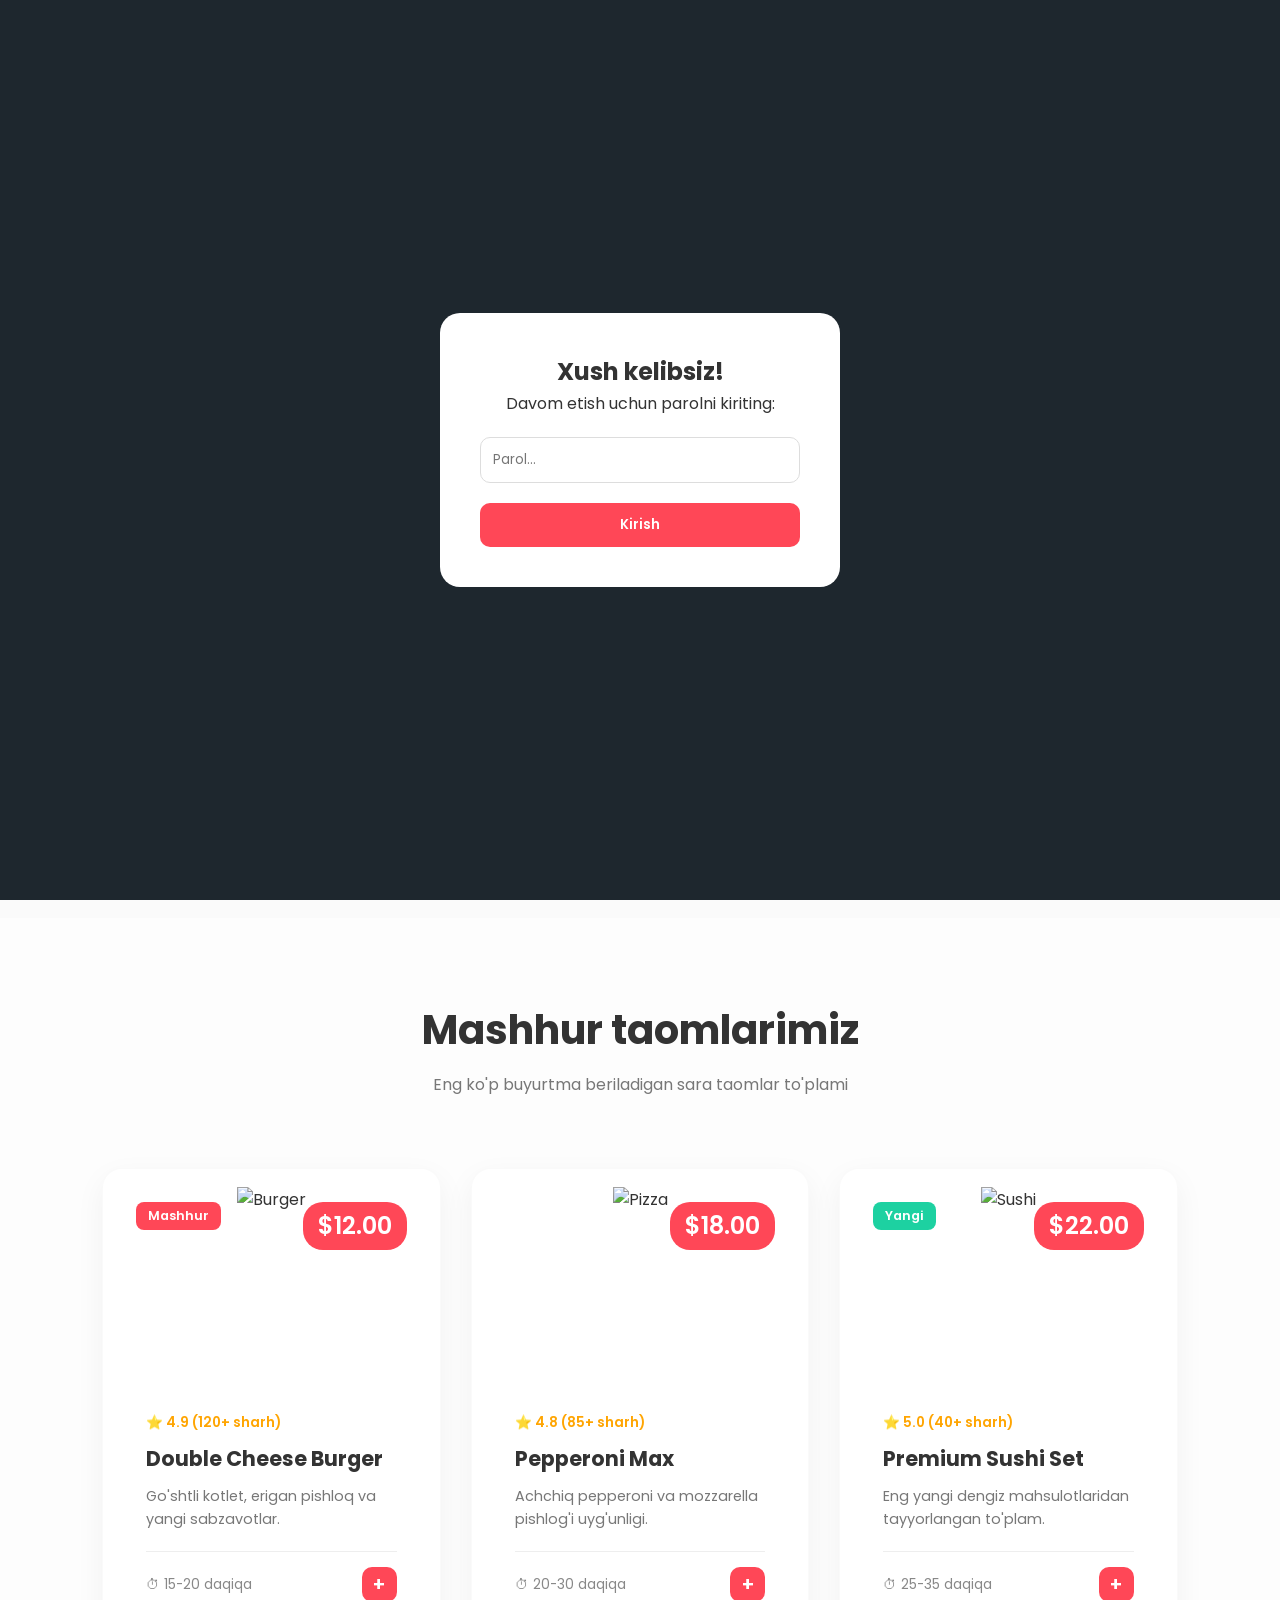
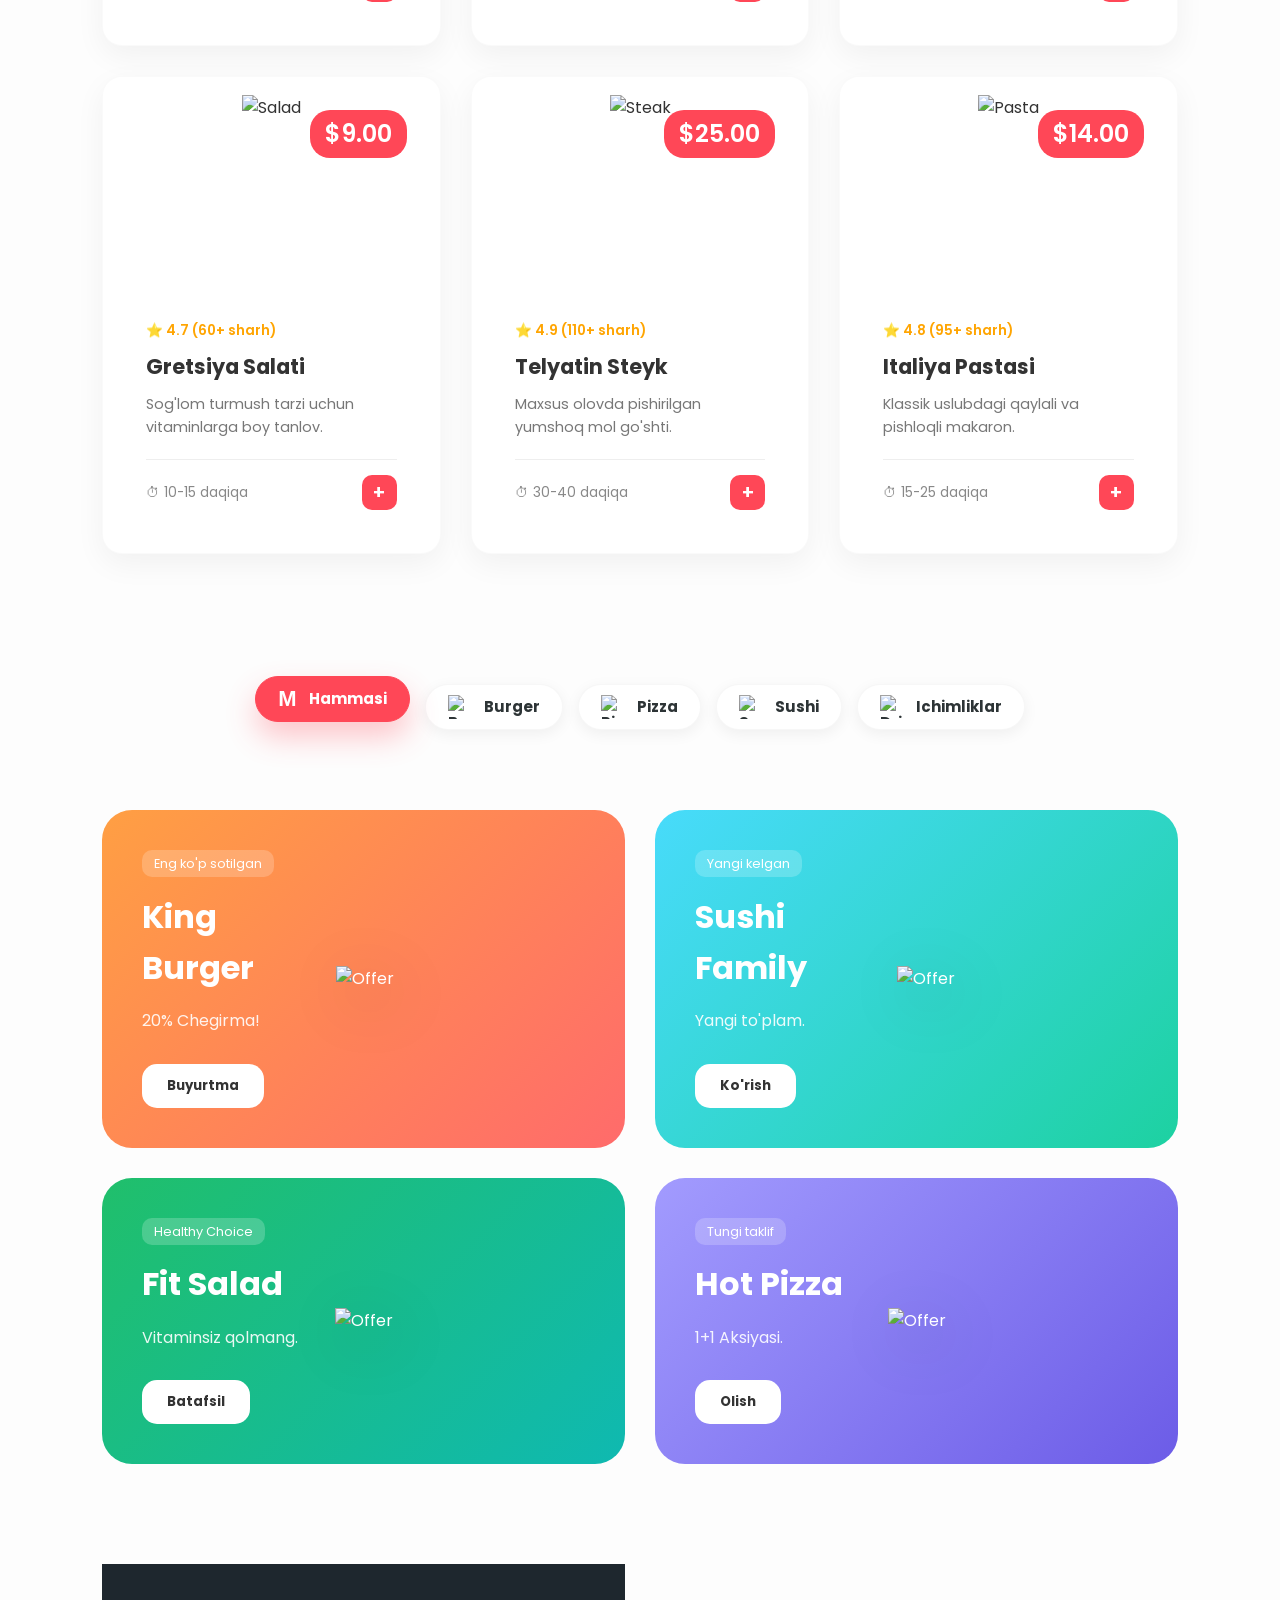
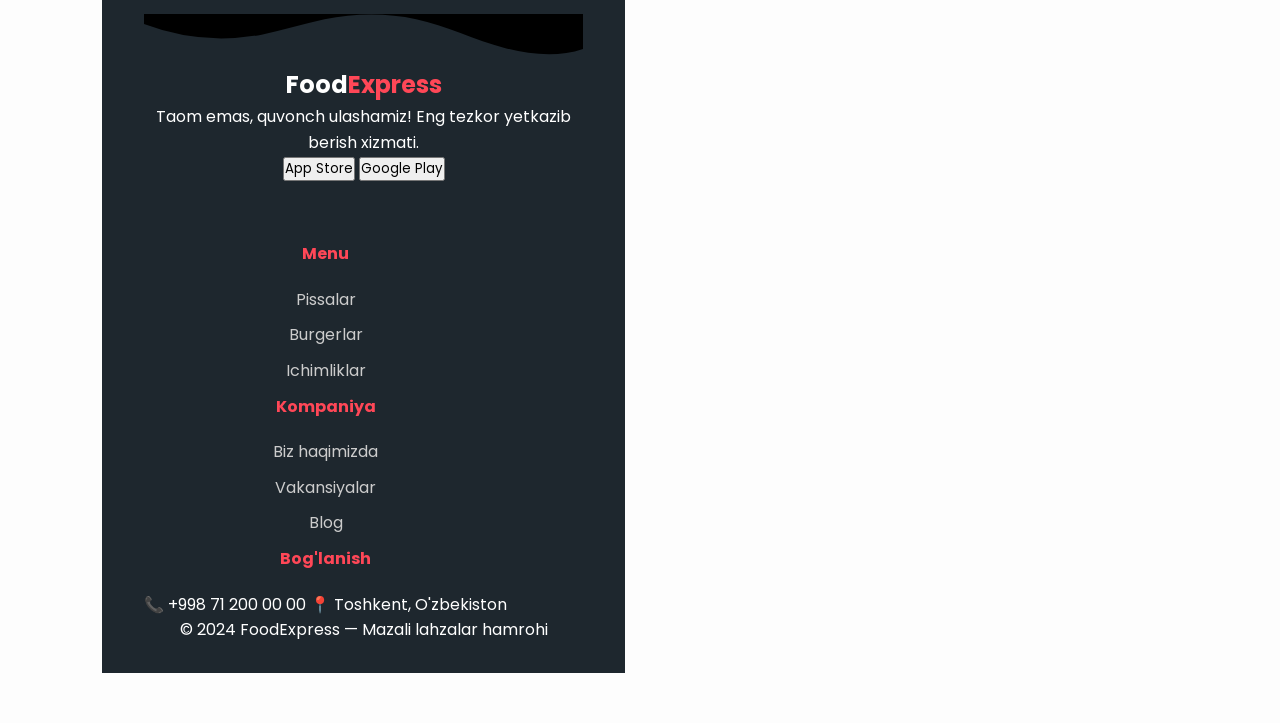
==== index.html @ 81dd61bf "food delivery" ====
<!DOCTYPE html>
<html lang="uz">

<head>
    <meta charset="UTF-8">
    <meta name="viewport" content="width=device-width, initial-scale=1.0">
    <title>Food Delivery - Mazali Taomlar</title>
    <link rel="stylesheet" href="main.css">
    <link href="https://fonts.googleapis.com/css2?family=Poppins:wght@300;400;600;700&display=swap" rel="stylesheet">
</head>

<body>
    <div id="password-overlay">
        <div class="password-box">
            <h2>Xush kelibsiz!</h2>
            <p>Davom etish uchun parolni kiriting:</p>
            <input type="password" id="site-password" placeholder="Parol...">
            <button onclick="checkPassword()">Kirish</button>
            <p id="error-msg" style="color: #ff4757; display: none; margin-top: 10px;">Parol noto'g'ri!</p>
        </div>
    </div>
    <div class="container">
        <header>
            <nav class="navbar">
                <div class="logo">Food<span>Express</span></div>
                <ul class="nav-links">
                    <li><a href="#">Asosiy</a></li>
                    <li><a href="#menu-section">Taomlar</a></li>
                    <li><a href="#special-offers">Xizmatlar</a></li>
                    <li><a href="#footer-section">Aloqa</a></li>
                </ul>
                <div class="nav-buttons">
                    <button class="btn-primary">Kirish</button>
                    <button class="btn-primary">Ro'yxatdan o'tish</button>
                </div>
            </nav>
        </header>

        <section class="hero">
            <div class="hero-content">
                <h1>Sevimli taomingizni <br> <span>Tezroq</span> yetkazamiz!</h1>
                <p>Sizning shahringizdagi eng yaxshi restoranlardan eng mazali taomlar faqat bizda.</p>
                <div class="hero-btns">
                    <button class="btn-primary">Hozir buyurish</button>
                    <button class="btn-secondary">Qanday ishlaydi?</button>
                </div>
            </div>
            <div class="hero-image">
                <img src="https://images.unsplash.com/photo-1504674900247-0877df9cc836?q=80&w=1000&auto=format&fit=crop"
                    alt="Delicious Food">
            </div>
        </section>
        <section class="brands">
            <div class="brand-item">⭐ QuickFood</div>
            <div class="brand-item">🍕 PizzaHut</div>
            <div class="brand-item">🍔 BurgerKing</div>
            <div class="brand-item">🍦 IceCreamy</div>
            <div class="brand-item">🥤 CocaCola</div>
        </section>


        <section id="menu-section" class="menu">
            <div class="menu-header">
                <h2>Mashhur taomlarimiz</h2>
                <p>Eng ko'p buyurtma beriladigan sara taomlar to'plami</p>
            </div>

            <div class="card-container">
                <div class="card">
                    <div class="card-img">
                        <img src="https://images.unsplash.com/photo-1568901346375-23c9450c58cd?w=500" alt="Burger">
                        <span class="badge">Mashhur</span>
                        <span class="price">$12.00</span>
                    </div>
                    <div class="card-info">
                        <div class="rating">⭐ 4.9 (120+ sharh)</div>
                        <h3>Double Cheese Burger</h3>
                        <p>Go'shtli kotlet, erigan pishloq va yangi sabzavotlar.</p>
                        <div class="card-footer">
                            <span>⏱ 15-20 daqiqa</span>
                            <button class="btn-add">+</button>
                        </div>
                    </div>
                </div>

                <div class="card">
                    <div class="card-img">
                        <img src="https://images.unsplash.com/photo-1513104890138-7c749659a591?w=500" alt="Pizza">
                        <span class="price">$18.00</span>
                    </div>
                    <div class="card-info">
                        <div class="rating">⭐ 4.8 (85+ sharh)</div>
                        <h3>Pepperoni Max</h3>
                        <p>Achchiq pepperoni va mozzarella pishlog'i uyg'unligi.</p>
                        <div class="card-footer">
                            <span>⏱ 20-30 daqiqa</span>
                            <button class="btn-add">+</button>
                        </div>
                    </div>
                </div>

                <div class="card">
                    <div class="card-img">
                        <img src="https://images.unsplash.com/photo-1579871494447-9811cf80d66c?w=500" alt="Sushi">
                        <span class="badge" style="background: #1dd1a1;">Yangi</span>
                        <span class="price">$22.00</span>
                    </div>
                    <div class="card-info">
                        <div class="rating">⭐ 5.0 (40+ sharh)</div>
                        <h3>Premium Sushi Set</h3>
                        <p>Eng yangi dengiz mahsulotlaridan tayyorlangan to'plam.</p>
                        <div class="card-footer">
                            <span>⏱ 25-35 daqiqa</span>
                            <button class="btn-add">+</button>
                        </div>
                    </div>
                </div>

                <div class="card">
                    <div class="card-img">
                        <img src="https://images.unsplash.com/photo-1512621776951-a57141f2eefd?w=500" alt="Salad">
                        <span class="price">$9.00</span>
                    </div>
                    <div class="card-info">
                        <div class="rating">⭐ 4.7 (60+ sharh)</div>
                        <h3>Gretsiya Salati</h3>
                        <p>Sog'lom turmush tarzi uchun vitaminlarga boy tanlov.</p>
                        <div class="card-footer">
                            <span>⏱ 10-15 daqiqa</span>
                            <button class="btn-add">+</button>
                        </div>
                    </div>
                </div>

                <div class="card">
                    <div class="card-img">
                        <img src="https://images.unsplash.com/photo-1546069901-ba9599a7e63c?w=500" alt="Steak">
                        <span class="price">$25.00</span>
                    </div>
                    <div class="card-info">
                        <div class="rating">⭐ 4.9 (110+ sharh)</div>
                        <h3>Telyatin Steyk</h3>
                        <p>Maxsus olovda pishirilgan yumshoq mol go'shti.</p>
                        <div class="card-footer">
                            <span>⏱ 30-40 daqiqa</span>
                            <button class="btn-add">+</button>
                        </div>
                    </div>
                </div>

                <div class="card">
                    <div class="card-img">
                        <img src="https://images.unsplash.com/photo-1473093226795-af9932fe5856?w=500" alt="Pasta">
                        <span class="price">$14.00</span>
                    </div>
                    <div class="card-info">
                        <div class="rating">⭐ 4.8 (95+ sharh)</div>
                        <h3>Italiya Pastasi</h3>
                        <p>Klassik uslubdagi qaylali va pishloqli makaron.</p>
                        <div class="card-footer">
                            <span>⏱ 15-25 daqiqa</span>
                            <button class="btn-add">+</button>
                        </div>
                    </div>
                </div>
        </section>





        <div class="category-filter">
            <a href="index.html" class="cat-item active">
                <div class="cat-icon all-icon">M</div>
                <span>Hammasi</span>
            </a>

            <a href="burgers.html" class="cat-item">
                <img src="https://cdn-icons-png.flaticon.com/512/732/732217.png" alt="Burger">
                <span>Burger</span>
            </a>

            <a href="pizza.html" class="cat-item">
                <img src="https://cdn-icons-png.flaticon.com/512/3595/3595455.png" alt="Pizza">
                <span>Pizza</span>
            </a>

            <a href="sushi.html" class="cat-item">
                <img src="https://cdn-icons-png.flaticon.com/512/2252/2252438.png" alt="Sushi">
                <span>Sushi</span>
            </a>

            <a href="drinks.html" class="cat-item">
                <img src="https://cdn-icons-png.flaticon.com/512/3121/3121784.png" alt="Drinks">
                <span>Ichimliklar</span>
            </a>
        </div>
        <section id="special-offers" class="special-offers">
            <div class="offer-card orange">
                <div class="offer-text">
                    <span>Eng ko'p sotilgan</span>
                    <h3>King Burger</h3>
                    <p>20% Chegirma!</p>
                    <button class="btn-white">Buyurtma</button>
                </div>
                <img src="https://images.unsplash.com/photo-1571091718767-18b5b1457add?w=400" alt="Offer">
            </div>
            <div class="offer-card blue">
                <div class="offer-text">
                    <span>Yangi kelgan</span>
                    <h3>Sushi Family</h3>
                    <p>Yangi to'plam.</p>
                    <button class="btn-white">Ko'rish</button>
                </div>
                <img src="https://images.unsplash.com/photo-1579871494447-9811cf80d66c?w=400" alt="Offer">
            </div>
            <div class="offer-card green">
                <div class="offer-text">
                    <span>Healthy Choice</span>
                    <h3>Fit Salad</h3>
                    <p>Vitaminsiz qolmang.</p>
                    <button class="btn-white">Batafsil</button>
                </div>
                <img src="https://images.unsplash.com/photo-1512621776951-a57141f2eefd?w=400" alt="Offer">
            </div>
            <div class="offer-card purple">
                <div class="offer-text">
                    <span>Tungi taklif</span>
                    <h3>Hot Pizza</h3>
                    <p>1+1 Aksiyasi.</p>
                    <button class="btn-white">Olish</button>
                </div>
                <img src="https://images.unsplash.com/photo-1513104890138-7c749659a591?w=400" alt="Offer">
            </div>
        </section>

        <section id="special-offers" class="special-offers">
            <footer id="footer-section" class="modern-footer">
                <div class="footer-wave">
                    <svg data-name="Layer 1" xmlns="http://www.w3.org/2000/svg" viewBox="0 0 1200 120"
                        preserveAspectRatio="none">
                        <path
                            d="M321.39,56.44c58-10.79,114.16-30.13,172-41.86,82.39-16.72,168.19-17.73,250.45-.39C823.78,31,906.67,72,985.66,92.83c70.05,18.48,146.53,26.09,214.34,3V0H0V27.35A600.21,600.21,0,0,0,321.39,56.44Z"
                            class="shape-fill"></path>
                    </svg>
                </div>

                <div class="footer-main">
                    <div class="footer-brand">
                        <h2 class="logo-light">Food<span>Express</span></h2>
                        <p>Taom emas, quvonch ulashamiz! Eng tezkor yetkazib berish xizmati.</p>
                        <div class="app-buttons">
                            <button class="app-btn">App Store</button>
                            <button class="app-btn">Google Play</button>
                        </div>
                    </div>

                    <div class="footer-links-group">
                        <div class="f-column">
                            <h4>Menu</h4>
                            <a href="#">Pissalar</a>
                            <a href="#">Burgerlar</a>
                            <a href="#">Ichimliklar</a>
                        </div>
                        <div class="f-column">
                            <h4>Kompaniya</h4>
                            <a href="#">Biz haqimizda</a>
                            <a href="#">Vakansiyalar</a>
                            <a href="#">Blog</a>
                        </div>
                        <div class="f-column">
                            <h4>Bog'lanish</h4>
                            <span>📞 +998 71 200 00 00</span>
                            <span>📍 Toshkent, O'zbekiston</span>
                            <div class="social-circles">
                                <i class="fab fa-instagram"></i>
                                <i class="fab fa-telegram"></i>
                                <i class="fab fa-facebook"></i>
                            </div>
                        </div>
                    </div>
                </div>
                <div class="footer-copy">
                    <p>© 2024 FoodExpress — Mazali lahzalar hamrohi</p>
                </div>
            </footer>
        </section>
    </div>

    <script src="./main.js"></script>
</body>

</html>
---- main.css ----
* Umumiy sozlamalar */:root {
    --primary: #ff4757;
    --dark: #0f172a;
    --light: #f8fafc;
    --white: #ffffff;
}

* {
    margin: 0;
    padding: 0;
    box-sizing: border-box;
    font-family: 'Poppins', sans-serif;
}

html {
    scroll-behavior: smooth;
}

body {
    background: var(--white);
    overflow-x: hidden;
}

/* Parol overlay */
#password-overlay {
    position: fixed;
    top: 0;
    left: 0;
    width: 100%;
    height: 100%;
    background: var(--dark);
    display: flex;
    justify-content: center;
    align-items: center;
    z-index: 10000;
    transition: 0.5s;
}

.password-box {
    background: white;
    padding: 40px;
    border-radius: 20px;
    text-align: center;
    width: 90%;
    max-width: 400px;
}

.password-box input {
    width: 100%;
    padding: 12px;
    margin: 20px 0;
    border: 1px solid #ddd;
    border-radius: 10px;
}

.password-box button {
    background: var(--primary);
    color: white;
    border: none;
    padding: 12px;
    width: 100%;
    border-radius: 10px;
    cursor: pointer;
    font-weight: 600;
}

/* Navbar */
.navbar {
    display: flex;
    justify-content: space-between;
    align-items: center;
    padding: 20px 8%;
    position: sticky;
    top: 0;
    background: rgba(255, 255, 255, 0.9);
    backdrop-filter: blur(10px);
    z-index: 999;
    box-shadow: 0 2px 10px rgba(0, 0, 0, 0.05);
}

.logo {
    font-size: 24px;
    font-weight: 700;
}

.logo span {
    color: var(--primary);
}

.nav-links {
    display: flex;
    list-style: none;
}

.nav-links li {
    margin-left: 25px;
}

.nav-links a {
    text-decoration: none;
    color: var(--dark);
    font-weight: 500;
}

/* Hero */
.hero {
    display: flex;
    align-items: center;
    padding: 60px 8%;
    gap: 50px;
    min-height: 80vh;
}

.hero-content h1 {
    font-size: 3.5rem;
    line-height: 1.2;
}

.hero-content span {
    color: var(--primary);
}

.hero-image img {
    width: 100%;
    max-width: 500px;
    border-radius: 30px;
    animation: float 4s infinite;
}

@keyframes float {
    50% {
        transform: translateY(-20px);
    }
}

/* Cards */
.section-padding {
    padding: 80px 8%;
}

.gray-bg {
    background: #f9f9f9;
}

.card-container {
    display: grid;
    grid-template-columns: repeat(auto-fit, minmax(280px, 1fr));
    gap: 30px;
}

.card {
    background: white;
    padding: 15px;
    border-radius: 20px;
    box-shadow: 0 5px 15px rgba(0, 0, 0, 0.05);
    transition:
        0.3s;
}

.card:hover {
    transform: translateY(-10px);
}

.card-img {
    height: 200px;
    overflow: hidden;
    border-radius: 15px;
}

.card-img img {
    width: 100%;
    height: 100%;
    object-fit: cover;
}

.card-info {
    padding-top: 15px;
}

.card-footer {
    display: flex;
    justify-content: space-between;
    align-items: center;
    margin-top: 15px;
    border-top: 1px solid #eee;
    padding-top: 10px;
}

.btn-add {
    background: var(--primary);
    color: white;
    border: none;
    width: 35px;
    height: 35px;
    border-radius: 10px;
    cursor: pointer;
}

/* Special Offers */
.special-offers {
    display: grid;
    grid-template-columns: repeat(auto-fit, minmax(250px, 1fr));
    gap: 20px;
}

.offer-card {
    padding: 30px;
    border-radius: 25px;
    color: white;
    display: flex;
    align-items: center;
    justify-content:
        space-between;
}

.orange {
    background: linear-gradient(135deg, #ff9f43, #ff6b6b);
}

.blue {
    background: linear-gradient(135deg, #48dbfb, #1dd1a1);
}

.green {
    background: linear-gradient(135deg, #20bf6b, #0fb9b1);
}

.purple {
    background: linear-gradient(135deg, #a29bfe, #6c5ce7);
}

.offer-card img {
    width: 100px;
    height: 100px;
    object-fit: contain;
}

.btn-white {
    background: white;
    border: none;
    padding: 8px 15px;
    border-radius: 8px;
    margin-top: 10px;
    cursor: pointer;
}

/* Footer */
.modern-footer {
    background: var(--dark);
    color: white;
    padding: 60px 8% 20px;
}

.footer-main {
    display: flex;
    justify-content: space-between;
    flex-wrap: wrap;
    gap: 40px;
}

.f-column h4 {
    color: var(--primary);
    margin-bottom: 20px;
}

.f-column a {
    display: block;
    color: #ccc;
    text-decoration: none;
    margin-bottom: 10px;
}

/* Responsive */
@media (max-width: 768px) {
    .nav-links {
        display: none;
    }

    .hero {
        flex-direction: column-reverse;
        text-align: center;
    }

    .hero-content h1 {
        font-size: 2.5rem;
    }
}



/* 1. O'zgaruvchilar va Asosiy Sozlamalar */
:root {
    --primary: #ff4757;
    --primary-hover: #ff6b81;
    --dark: #1e272e;
    --light-bg: #f7f9fc;
    --white: #ffffff;
    --glass: rgba(255, 255, 255, 0.8);
    --shadow: 0 10px 30px rgba(0, 0, 0, 0.05);
}

* {
    margin: 0;
    padding: 0;
    box-sizing: border-box;
    font-family: 'Poppins', sans-serif;
}

body {
    background-color: var(--light-bg);
    color: var(--dark);
    line-height: 1.6;
}

/* 2. Navigatsiya Paneli */
.navbar {
    display: flex;
    justify-content: space-between;
    align-items: center;
    padding: 15px 8%;
    background: var(--glass);
    backdrop-filter: blur(15px);
    position: sticky;
    top: 0;
    z-index: 1000;
    box-shadow: 0 4px 20px rgba(0, 0, 0, 0.03);
}

.logo {
    font-size: 26px;
    font-weight: 800;
    text-decoration: none;
    color: var(--dark);
    letter-spacing: -1px;
}

.logo span {
    color: var(--primary);
}

/* 3. Kategoriya Filtr (Siz ko'rsatgan rasm uslubi) */
.category-filter {
    display: flex;
    justify-content: center;
    gap: 15px;
    padding: 40px 8% 20px;
    flex-wrap: wrap;
}

.cat-item {
    display: flex;
    align-items: center;
    gap: 12px;
    background: var(--white);
    padding: 12px 28px;
    border-radius: 50px;
    text-decoration: none;
    color: var(--dark);
    font-weight: 600;
    box-shadow: var(--shadow);
    transition: all 0.4s cubic-bezier(0.175, 0.885, 0.32, 1.275);
}

.cat-item:hover,
.cat-item.active {
    background: var(--primary);
    color: var(--white);
    transform: translateY(-8px);
    box-shadow: 0 15px 30px rgba(255, 71, 87, 0.3);
}

.cat-item.active img,
.cat-item:hover img {
    filter: brightness(0) invert(1);
}

/* 4. Taomlar Grid va Cardlar */
.section-title {
    text-align: center;
    font-size: 2.2rem;
    margin: 20px 0 40px;
    font-weight: 700;
}

.card-container {
    display: grid;
    grid-template-columns: repeat(auto-fill, minmax(280px, 1fr));
    gap: 35px;
    padding: 0 8% 60px;
}

.card {
    background: var(--white);
    border-radius: 30px;
    padding: 18px;
    box-shadow: var(--shadow);
    transition: 0.5s;
    position: relative;
    border: 1px solid rgba(0, 0, 0, 0.02);
}

/* Hover: Card ko'tarilishi */
.card:hover {
    transform: translateY(-15px);
    box-shadow: 0 25px 50px rgba(0, 0, 0, 0.1);
}

.card-img {
    height: 220px;
    border-radius: 25px;
    overflow: hidden;
}

.card-img img {
    width: 100%;
    height: 100%;
    object-fit: cover;
    transition: 0.6s;
}

.card:hover .card-img img {
    transform: scale(1.1);
}

.card-info {
    padding: 20px 10px 5px;
}

.card-info h3 {
    font-size: 1.25rem;
    margin-bottom: 10px;
}

.card-footer {
    display: flex;
    justify-content: space-between;
    align-items: center;
    margin-top: 15px;
}

.price {
    font-size: 1.5rem;
    font-weight: 800;
    color: var(--primary);
}

.btn-add {
    background: var(--dark);
    color: var(--white);
    border: none;
    width: 45px;
    height: 45px;
    border-radius: 15px;
    cursor: pointer;
    font-size: 22px;
    transition: 0.3s;
}

.btn-add:hover {
    background: var(--primary);
    transform: rotate(90deg);
}

/* 5. Footer */
.modern-footer {
    background: var(--dark);
    color: var(--white);
    padding: 50px 8% 30px;
    text-align: center;
}

.footer-brand {
    margin-bottom: 20px;
}

.footer-brand h2 span {
    color: var(--primary);
}

/* "Barchasi" tugmasi ichidagi maxsus Icon stili */
.cat-icon.all-icon {
    font-size: 22px;
    font-weight: 900;
    color: #ffc107;
    /* Oltin rang (McDonalds uslubida) */
    font-family: 'Arial Black', sans-serif;
    line-height: 1;
}

/* Aktiv bo'lganda icon rangini oq qilish */
.cat-item.active .cat-icon.all-icon {
    color: white;
}

/* Filtr konteyneri silliq chiqishi uchun */
.category-filter {
    display: flex;
    justify-content: center;
    gap: 15px;
    padding: 30px 8%;
    flex-wrap: wrap;
    background: transparent;
}

/* Tugmalarning umumiy dizayni */
.cat-item {
    display: flex;
    align-items: center;
    gap: 12px;
    background: #ffffff;
    padding: 10px 22px;
    border-radius: 50px;
    text-decoration: none;
    color: #2d3436;
    font-weight: 700;
    font-size: 15px;
    box-shadow: 0 4px 15px rgba(0, 0, 0, 0.06);
    transition: all 0.3s ease;
    border: 1px solid rgba(0, 0, 0, 0.03);
}

/* Hover effekti */
.cat-item:hover {
    transform: translateY(-5px);
    box-shadow: 0 8px 25px rgba(0, 0, 0, 0.1);
    background: #fdfdfd;
}

/* Aktiv holati (Qizil fon) */
.cat-item.active {
    background: #ff4757;
    color: white;
    border-color: #ff4757;
}

.cat-item img {
    width: 24px;
    height: 24px;
    object-fit: contain;
}

* Umumiy sozlamalar */ * {
    margin: 0;
    padding: 0;
    box-sizing: border-box;
    font-family: 'Poppins', sans-serif;
}

body {
    background-color: #fdfdfd;
    color: #333;
}

/* Navbar stili */
.navbar {
    display: flex;
    justify-content: space-between;
    align-items: center;
    padding: 20px 8%;
    background: #fff;
}

.logo {
    font-size: 24px;
    font-weight: 700;
}

.logo span {
    color: #ff4757;
}

.nav-links {
    list-style: none;
    display: flex;
}

.nav-links li {
    margin: 0 20px;
}

.nav-links a {
    text-decoration: none;
    color: #333;
    font-weight: 500;
    transition: 0.3s;
}

.nav-links a:hover {
    color: #ff4757;
}

/* Tugmalar */
.btn-primary {
    background: #ff4757;
    color: white;
    padding: 10px 25px;
    border: none;
    border-radius: 30px;
    cursor: pointer;
    font-weight: 600;
}

.btn-secondary {
    background: transparent;
    border: 1px solid #ddd;
    padding: 10px 25px;
    border-radius: 30px;
    margin-left: 10px;
    cursor: pointer;
}

/* Hero Section */
.hero {
    display: flex;
    align-items: center;
    justify-content: space-between;
    padding: 50px 8%;
    min-height: 80vh;
}

.hero-content h1 {
    font-size: 3.5rem;
    line-height: 1.2;
    margin-bottom: 20px;
}

.hero-content span {
    color: #ff4757;
}

.hero-content p {
    font-size: 1.1rem;
    color: #666;
    margin-bottom: 30px;
    max-width: 500px;
}

/* Brendlar bo'limi */
.brands {
    display: flex;
    justify-content: space-around;
    align-items: center;
    padding: 40px 8%;
    background: #f9f9f9;
    filter: grayscale(1);
    /* Brendlarni kulrang qilish uchun */
    opacity: 0.6;
}

.brand-item {
    font-size: 1.5rem;
    font-weight: 700;
    color: #444;
}

/* Menu bo'limi */
.menu {
    padding: 80px 8%;
    text-align: center;
}

.menu-header h2 {
    font-size: 2.5rem;
    margin-bottom: 10px;
}

.menu-header p {
    color: #777;
    margin-bottom: 50px;
}

/* Card Container */
.card-container {
    display: grid;
    grid-template-columns: repeat(auto-fit, minmax(300px, 1fr));
    gap: 30px;
}

/* Card stili */
.card {
    background: white;
    border-radius: 20px;
    overflow: hidden;
    box-shadow: 0 10px 30px rgba(0, 0, 0, 0.05);
    transition: transform 0.3s ease;
}

.card:hover {
    transform: translateY(-10px);
}

.card-img {
    position: relative;
    height: 200px;
}

.card-img img {
    width: 100%;
    height: 100%;
    object-fit: cover;
}

.price {
    position: absolute;
    top: 15px;
    right: 15px;
    background: #ff4757;
    color: white;
    padding: 5px 15px;
    border-radius: 20px;
    font-weight: 600;
}

.card-info {
    padding: 25px;
    text-align: left;
}

.card-info h3 {
    margin-bottom: 10px;
    font-size: 1.3rem;
}

.card-info p {
    color: #777;
    font-size: 0.9rem;
    margin-bottom: 20px;
}

.btn-add {
    width: 100%;
    padding: 12px;
    border: none;
    background: #f1f1f1;
    border-radius: 10px;
    font-weight: 600;
    cursor: pointer;
    transition: 0.3s;
}

.btn-add:hover {
    background: #ff4757;
    color: white;
}

* Kategoriyalar stili */ .categories {
    display: flex;
    justify-content: center;
    gap: 20px;
    padding: 40px 8%;
    flex-wrap: wrap;
}

.category-item {
    background: white;
    padding: 15px 25px;
    border-radius: 50px;
    display: flex;
    align-items: center;
    gap: 10px;
    cursor: pointer;
    box-shadow: 0 5px 15px rgba(0, 0, 0, 0.05);
    transition: 0.3s;
    border: 1px solid transparent;
}

.category-item img {
    width: 30px;
    height: 30px;
}

.category-item span {
    font-weight: 600;
}

.category-item:hover,
.category-item.active {
    background: #ff4757;
    color: white;
    transform: translateY(-5px);
}

.category-item.active img {
    filter: brightness(0) invert(1);
}

/* Maxsus Taklif Cardlari */
.special-offers {
    display: grid;
    grid-template-columns: 1fr 1fr;
    gap: 30px;
    padding: 50px 8%;
}

.offer-card {
    border-radius: 30px;
    padding: 40px;
    display: flex;
    align-items: center;
    justify-content: space-between;
    color: white;
    position: relative;
    overflow: hidden;
}

.offer-card.orange {
    background: linear-gradient(135deg, #ff9f43, #ff6b6b);
}

.offer-card.blue {
    background: linear-gradient(135deg, #48dbfb, #1dd1a1);
}

.offer-text span {
    background: rgba(255, 255, 255, 0.2);
    padding: 5px 12px;
    border-radius: 10px;
    font-size: 0.8rem;
}

.offer-text h3 {
    font-size: 2rem;
    margin: 15px 0;
}

.offer-text p {
    margin-bottom: 20px;
    opacity: 0.9;
}

.offer-card img {
    width: 180px;
    filter: drop-shadow(10px 10px 20px rgba(0, 0, 0, 0.2));
    transition: 0.5s;
}

.offer-card:hover img {
    transform: scale(1.1) rotate(10deg);
}

.btn-white {
    background: white;
    color: #333;
    border: none;
    padding: 12px 25px;
    border-radius: 15px;
    font-weight: 700;
    cursor: pointer;
    transition: 0.3s;
}

.btn-white:hover {
    background: #333;
    color: white;
}

/* Kichik ekranlar uchun */
@media (max-width: 768px) {
    .special-offers {
        grid-template-columns: 1fr;
    }
}

.offer-card img {
    width: 250px;
    /* Rasmni kattaroq qilish */
    height: auto;
    object-fit: contain;
    filter: drop-shadow(15px 15px 30px rgba(0, 0, 0, 0.3));
    /* Rasm ostiga soya */
}

/* Telefonlar uchun moslashuvchanlik */
@media (max-width: 600px) {
    .offer-card img {
        width: 150px;
    }
}

.hero-image {
    flex: 1;
    display: flex;
    justify-content: center;
    align-items: center;
}

.hero-image img {
    width: 100%;
    max-width: 550px;
    /* Rasm juda katta bo'lib ketmasligi uchun */
    height: auto;
    border-radius: 30px;
    /* Burchaklarini yumaloq qilish */
    box-shadow: 20px 20px 60px rgba(0, 0, 0, 0.1);
    /* Yengil soya */
    animation: float 3s ease-in-out infinite;
    /* Suzish effekti */
}

/* Rasm tepaga-pastga sekin suzib turishi uchun animatsiya */
@keyframes float {
    0% {
        transform: translateY(0px);
    }

    50% {
        transform: translateY(-20px);
    }

    100% {
        transform: translateY(0px);
    }
}

/* Card ichidagi qo'shimcha elementlar */
.rating {
    font-size: 0.85rem;
    color: #ffa502;
    margin-bottom: 8px;
    font-weight: 600;
}

.badge {
    position: absolute;
    top: 15px;
    left: 15px;
    background: #ff4757;
    color: white;
    padding: 4px 12px;
    border-radius: 8px;
    font-size: 0.8rem;
    font-weight: 600;
}

.card-footer {
    display: flex;
    justify-content: space-between;
    align-items: center;
    margin-top: 15px;
    padding-top: 15px;
    border-top: 1px solid #eee;
}

.card-footer span {
    font-size: 0.85rem;
    color: #888;
}

.btn-add {
    background: #ff4757;
    color: white;
    width: 35px;
    height: 35px;
    border: none;
    border-radius: 10px;
    font-size: 1.2rem;
    cursor: pointer;
    transition: 0.3s;
    display: flex;
    justify-content: center;
    align-items: center;
}

.btn-add:hover {
    background: #2f3542;
    transform: rotate(90deg);
    /* Bosganda chiroyli aylanish */
}

/* Gridni 3 talik qilish (Katta ekranda) */
.card-container {
    display: grid;
    grid-template-columns: repeat(3, 1fr);
    gap: 30px;
    padding: 20px 0;
}

/* Telefonlar uchun 1 talik qilish */
@media (max-width: 992px) {
    .card-container {
        grid-template-columns: repeat(2, 1fr);
    }
}

@media (max-width: 600px) {
    .card-container {
        grid-template-columns: 1fr;
    }
}
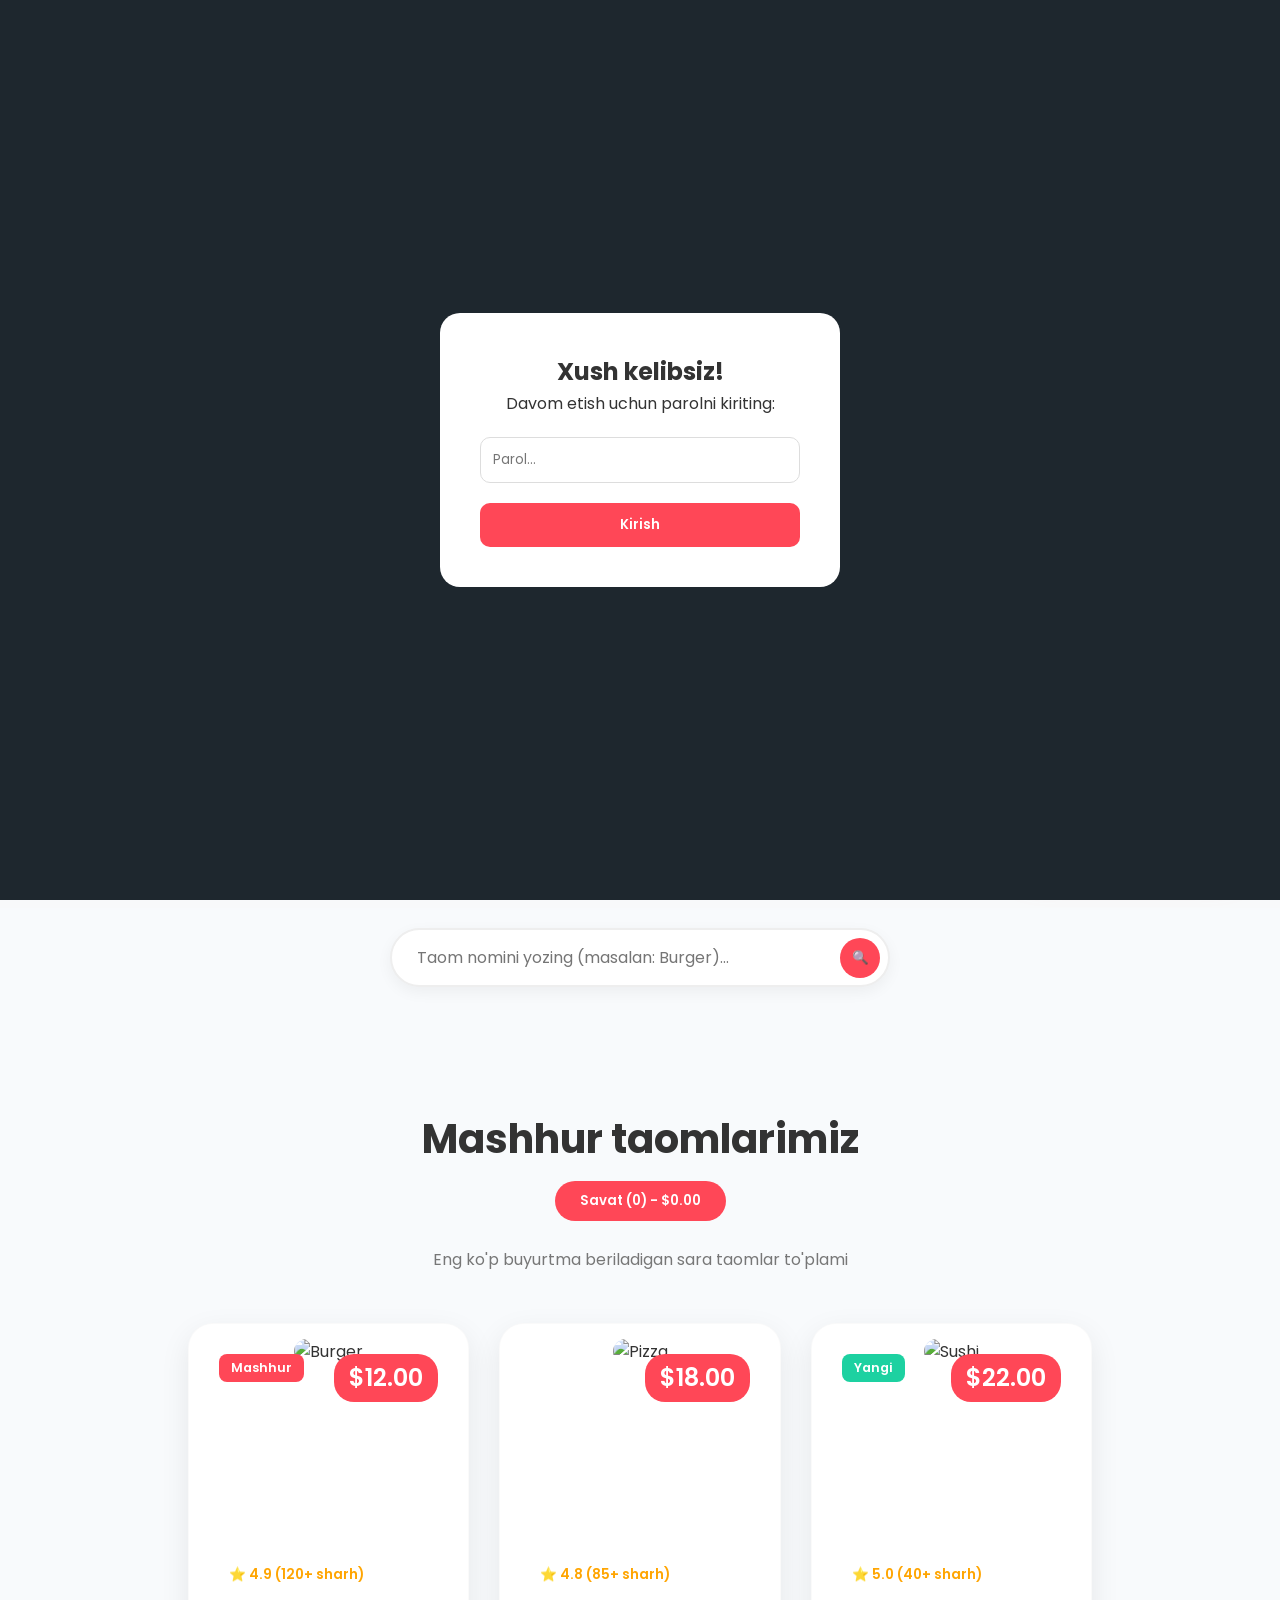
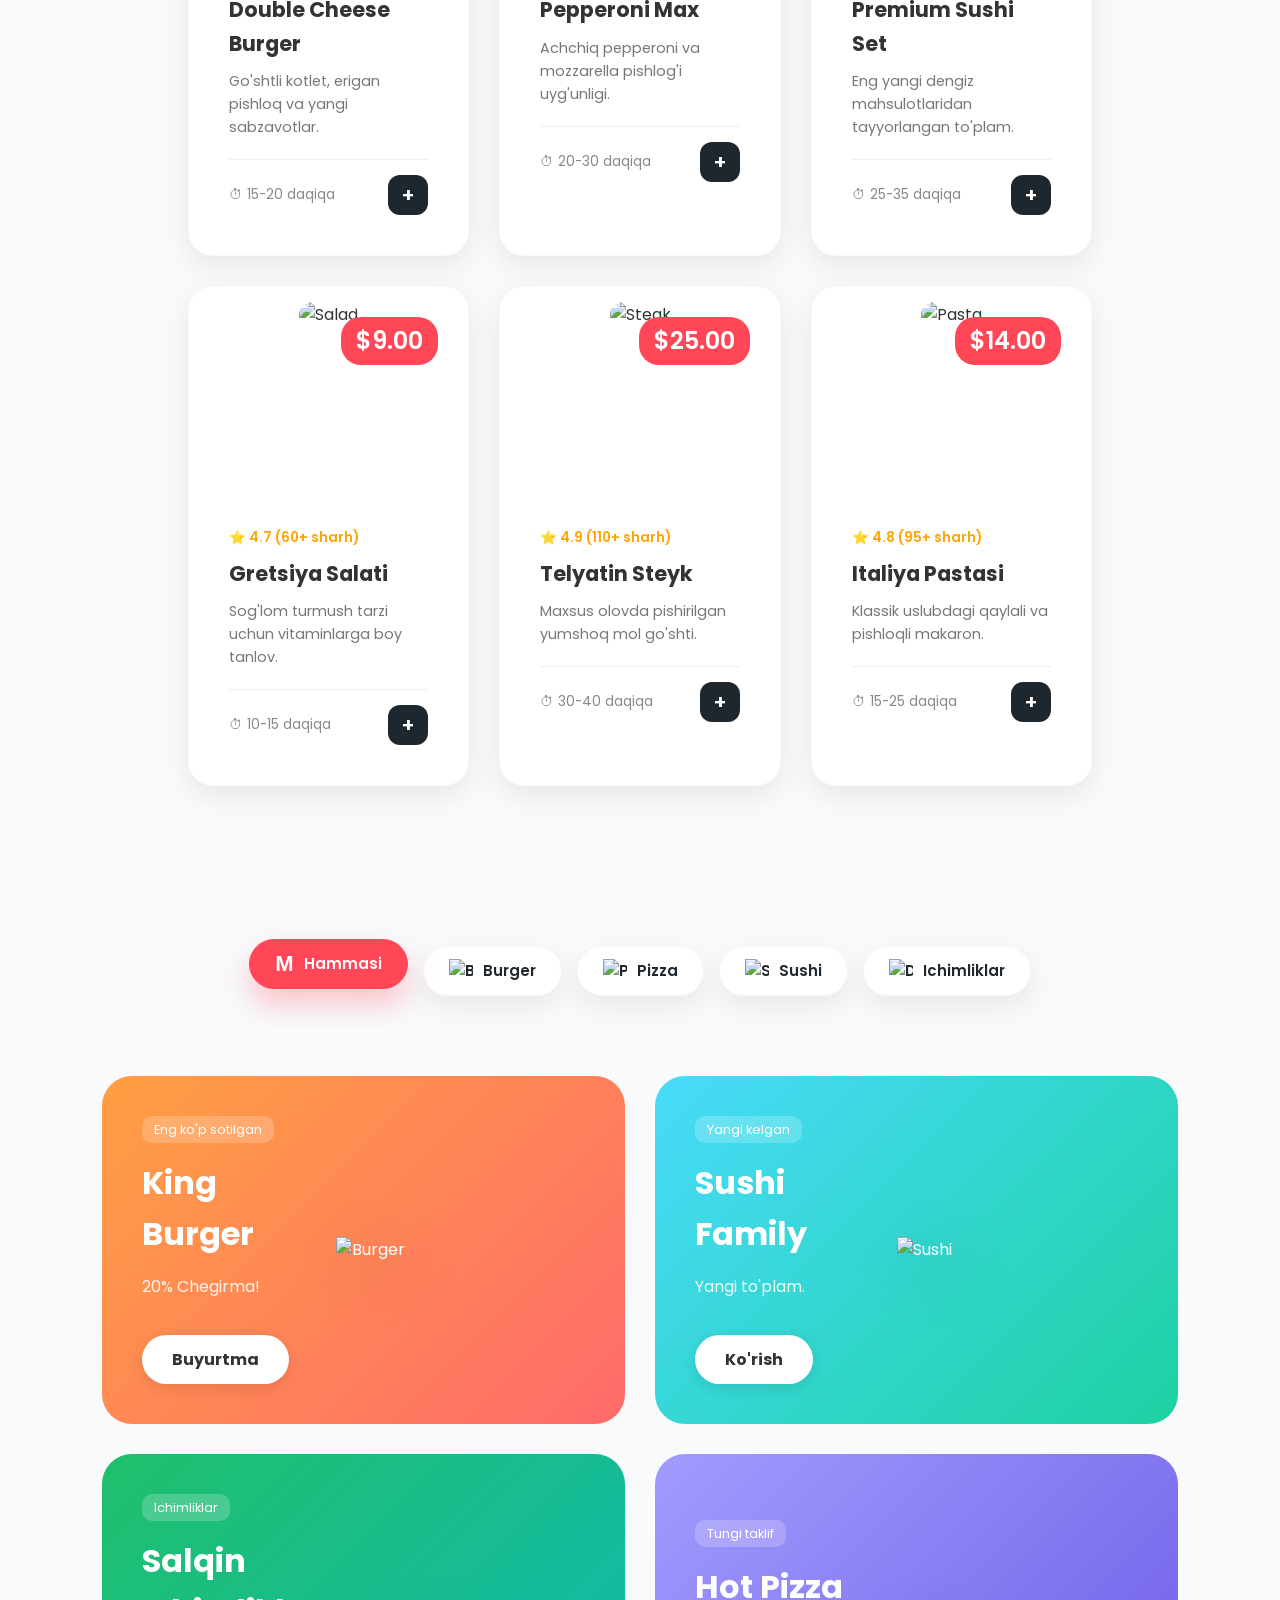
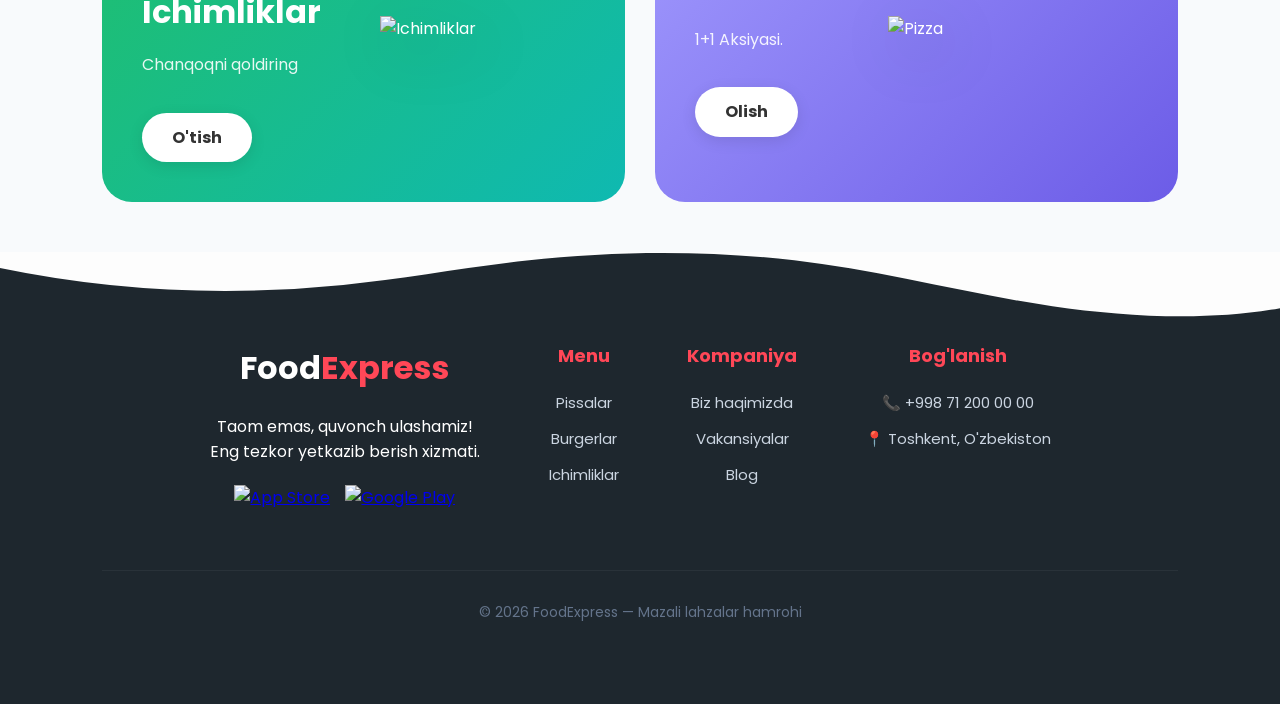
==== commit 411af92e: "food deliver" ====
--- a/index.html
+++ b/index.html
@@ -17,6 +17,20 @@
             <input type="password" id="site-password" placeholder="Parol...">
             <button onclick="checkPassword()">Kirish</button>
             <p id="error-msg" style="color: #ff4757; display: none; margin-top: 10px;">Parol noto'g'ri!</p>
+        </div>
+    </div>
+    <div id="cart-modal" class="modal">
+        <div class="modal-content">
+            <span class="close-modal" onclick="toggleCart()">&times;</span>
+            <h2>Sizning Savatingiz</h2>
+            <hr>
+            <div id="cart-items-list">
+                <p style="text-align:center; color:#999;">Savat hozircha bo'sh</p>
+            </div>
+            <div class="modal-footer">
+                <div class="total-price">Jami: <span id="modal-total">$0.00</span></div>
+                <button class="btn-checkout" onclick="checkout()">Buyurtma berish</button>
+            </div>
         </div>
     </div>
     <div class="container">
@@ -35,6 +49,12 @@
                 </div>
             </nav>
         </header>
+        <div class="ai-assistant">
+            <button id="start-ai" class="ai-btn">
+                <span class="ai-icon">🤖</span>
+                <span id="ai-status">AI bilan gaplashish</span>
+            </button>
+        </div>
 
         <section class="hero">
             <div class="hero-content">
@@ -50,6 +70,57 @@
                     alt="Delicious Food">
             </div>
         </section>
+        <div id="how-it-works-modal" class="auth-modal">
+            <div class="auth-modal-content info-modal">
+                <span class="close-auth" onclick="closeHowModal()">&times;</span>
+                <div class="auth-header">
+                    <h2>Qanday buyurtma beriladi? 📝</h2>
+                    <p>Atigi 3 ta oddiy qadamda mazali taom stolingizda bo'ladi!</p>
+                </div>
+
+                <div class="steps-container">
+                    <div class="step-card">
+                        <div class="step-num">1</div>
+                        <h4>Taomni tanlang</h4>
+                        <p>Menyudan o'zingizga yoqqan eng sara taomlarni savatchaga qo'shing.</p>
+                    </div>
+                    <div class="step-card">
+                        <div class="step-num">2</div>
+                        <h4>Manzilni kiriting</h4>
+                        <p>Buyurtmani rasmiylashtiring va yetkazib berish manzilini ko'rsating.</p>
+                    </div>
+                    <div class="step-card">
+                        <div class="step-num">3</div>
+                        <h4>Huzur qiling</h4>
+                        <p>Bizning kuryerlar tez fursatda taomni issiq holda yetkazib berishadi.</p>
+                    </div>
+                </div>
+
+                <button class="auth-submit-btn" onclick="closeHowModal()">Tushunarli!</button>
+            </div>
+        </div>
+        <div id="order-modal" class="auth-modal">
+            <div class="auth-modal-content">
+                <span class="close-auth" onclick="closeOrderModal()">&times;</span>
+                <div class="auth-header">
+                    <h2>Tezkor buyurtma 🚚</h2>
+                    <p>Ma'lumotlaringizni qoldiring, biz siz bilan bog'lanamiz.</p>
+                </div>
+                <form onsubmit="handleQuickOrder(event)">
+                    <div class="input-box">
+                        <input type="text" id="order-name" placeholder="Ismingiz" required>
+                    </div>
+                    <div class="input-box">
+                        <input type="tel" id="order-phone" placeholder="Telefon raqamingiz (+998...)" required>
+                    </div>
+                    <div class="input-box">
+                        <textarea id="order-address" placeholder="Yetkazib berish manzili" required
+                            style="width: 100%; padding: 12px; border-radius: 12px; border: 1px solid #ddd; font-family: inherit;"></textarea>
+                    </div>
+                    <button type="submit" class="auth-submit-btn">Buyurtmani tasdiqlash</button>
+                </form>
+            </div>
+        </div>
         <section class="brands">
             <div class="brand-item">⭐ QuickFood</div>
             <div class="brand-item">🍕 PizzaHut</div>
@@ -57,11 +128,18 @@
             <div class="brand-item">🍦 IceCreamy</div>
             <div class="brand-item">🥤 CocaCola</div>
         </section>
-
+        <div class="search-container">
+            <input type="text" id="menu-search" placeholder="Taom nomini yozing (masalan: Burger)..."
+                onkeyup="searchFood()">
+            <button class="search-icon-btn">🔍</button>
+        </div>
 
         <section id="menu-section" class="menu">
             <div class="menu-header">
                 <h2>Mashhur taomlarimiz</h2>
+                <button class="btn-primary" id="cart-btn">Savat (0) - $0.00</button>
+                <br>
+                <br>
                 <p>Eng ko'p buyurtma beriladigan sara taomlar to'plami</p>
             </div>
 
@@ -78,7 +156,7 @@
                         <p>Go'shtli kotlet, erigan pishloq va yangi sabzavotlar.</p>
                         <div class="card-footer">
                             <span>⏱ 15-20 daqiqa</span>
-                            <button class="btn-add">+</button>
+                            <button class="btn-add" onclick="addToCart('Double Cheese Burger', 12.00)">+</button>
                         </div>
                     </div>
                 </div>
@@ -94,7 +172,7 @@
                         <p>Achchiq pepperoni va mozzarella pishlog'i uyg'unligi.</p>
                         <div class="card-footer">
                             <span>⏱ 20-30 daqiqa</span>
-                            <button class="btn-add">+</button>
+                            <button class="btn-add" onclick="addToCart('Double Cheese Burger', 12.00)">+</button>
                         </div>
                     </div>
                 </div>
@@ -111,7 +189,7 @@
                         <p>Eng yangi dengiz mahsulotlaridan tayyorlangan to'plam.</p>
                         <div class="card-footer">
                             <span>⏱ 25-35 daqiqa</span>
-                            <button class="btn-add">+</button>
+                            <button class="btn-add" onclick="addToCart('Double Cheese Burger', 12.00)">+</button>
                         </div>
                     </div>
                 </div>
@@ -127,7 +205,7 @@
                         <p>Sog'lom turmush tarzi uchun vitaminlarga boy tanlov.</p>
                         <div class="card-footer">
                             <span>⏱ 10-15 daqiqa</span>
-                            <button class="btn-add">+</button>
+                            <button class="btn-add" onclick="addToCart('Double Cheese Burger', 12.00)">+</button>
                         </div>
                     </div>
                 </div>
@@ -143,7 +221,7 @@
                         <p>Maxsus olovda pishirilgan yumshoq mol go'shti.</p>
                         <div class="card-footer">
                             <span>⏱ 30-40 daqiqa</span>
-                            <button class="btn-add">+</button>
+                            <button class="btn-add" onclick="addToCart('Double Cheese Burger', 12.00)">+</button>
                         </div>
                     </div>
                 </div>
@@ -159,7 +237,7 @@
                         <p>Klassik uslubdagi qaylali va pishloqli makaron.</p>
                         <div class="card-footer">
                             <span>⏱ 15-25 daqiqa</span>
-                            <button class="btn-add">+</button>
+                            <button class="btn-add" onclick="addToCart('Double Cheese Burger', 12.00)">+</button>
                         </div>
                     </div>
                 </div>
@@ -201,93 +279,147 @@
                     <span>Eng ko'p sotilgan</span>
                     <h3>King Burger</h3>
                     <p>20% Chegirma!</p>
-                    <button class="btn-white">Buyurtma</button>
-                </div>
-                <img src="https://images.unsplash.com/photo-1571091718767-18b5b1457add?w=400" alt="Offer">
-            </div>
+                    <a href="burgers.html#menu-start" class="btn-white">Buyurtma</a>
+                </div>
+                <img src="https://images.unsplash.com/photo-1571091718767-18b5b1457add?w=400" alt="Burger">
+            </div>
+
             <div class="offer-card blue">
                 <div class="offer-text">
                     <span>Yangi kelgan</span>
                     <h3>Sushi Family</h3>
                     <p>Yangi to'plam.</p>
-                    <button class="btn-white">Ko'rish</button>
-                </div>
-                <img src="https://images.unsplash.com/photo-1579871494447-9811cf80d66c?w=400" alt="Offer">
-            </div>
+                    <a href="sushi.html#menu-start" class="btn-white">Ko'rish</a>
+                </div>
+                <img src="https://images.unsplash.com/photo-1579871494447-9811cf80d66c?w=400" alt="Sushi">
+            </div>
+
             <div class="offer-card green">
                 <div class="offer-text">
-                    <span>Healthy Choice</span>
-                    <h3>Fit Salad</h3>
-                    <p>Vitaminsiz qolmang.</p>
-                    <button class="btn-white">Batafsil</button>
-                </div>
-                <img src="https://images.unsplash.com/photo-1512621776951-a57141f2eefd?w=400" alt="Offer">
-            </div>
+                    <span>Ichimliklar</span>
+                    <h3>Salqin Ichimliklar</h3>
+                    <p>Chanqoqni qoldiring</p>
+                    <a href="./drinks.html" class="btn-white">O'tish</a>
+                </div>
+                <img src="https://zamin.uz/uploads/posts/2022-08/220808091235.jpg" alt="Ichimliklar">
+            </div>
+
             <div class="offer-card purple">
                 <div class="offer-text">
                     <span>Tungi taklif</span>
                     <h3>Hot Pizza</h3>
                     <p>1+1 Aksiyasi.</p>
-                    <button class="btn-white">Olish</button>
-                </div>
-                <img src="https://images.unsplash.com/photo-1513104890138-7c749659a591?w=400" alt="Offer">
+                    <a href="pizza.html#menu-start" class="btn-white">Olish</a>
+                </div>
+                <img src="https://images.unsplash.com/photo-1513104890138-7c749659a591?w=400" alt="Pizza">
             </div>
         </section>
 
-        <section id="special-offers" class="special-offers">
-            <footer id="footer-section" class="modern-footer">
-                <div class="footer-wave">
-                    <svg data-name="Layer 1" xmlns="http://www.w3.org/2000/svg" viewBox="0 0 1200 120"
-                        preserveAspectRatio="none">
-                        <path
-                            d="M321.39,56.44c58-10.79,114.16-30.13,172-41.86,82.39-16.72,168.19-17.73,250.45-.39C823.78,31,906.67,72,985.66,92.83c70.05,18.48,146.53,26.09,214.34,3V0H0V27.35A600.21,600.21,0,0,0,321.39,56.44Z"
-                            class="shape-fill"></path>
-                    </svg>
-                </div>
-
-                <div class="footer-main">
-                    <div class="footer-brand">
-                        <h2 class="logo-light">Food<span>Express</span></h2>
-                        <p>Taom emas, quvonch ulashamiz! Eng tezkor yetkazib berish xizmati.</p>
-                        <div class="app-buttons">
-                            <button class="app-btn">App Store</button>
-                            <button class="app-btn">Google Play</button>
-                        </div>
-                    </div>
-
-                    <div class="footer-links-group">
-                        <div class="f-column">
-                            <h4>Menu</h4>
-                            <a href="#">Pissalar</a>
-                            <a href="#">Burgerlar</a>
-                            <a href="#">Ichimliklar</a>
-                        </div>
-                        <div class="f-column">
-                            <h4>Kompaniya</h4>
-                            <a href="#">Biz haqimizda</a>
-                            <a href="#">Vakansiyalar</a>
-                            <a href="#">Blog</a>
-                        </div>
-                        <div class="f-column">
-                            <h4>Bog'lanish</h4>
-                            <span>📞 +998 71 200 00 00</span>
-                            <span>📍 Toshkent, O'zbekiston</span>
-                            <div class="social-circles">
-                                <i class="fab fa-instagram"></i>
-                                <i class="fab fa-telegram"></i>
-                                <i class="fab fa-facebook"></i>
-                            </div>
-                        </div>
-                    </div>
-                </div>
-                <div class="footer-copy">
-                    <p>© 2024 FoodExpress — Mazali lahzalar hamrohi</p>
-                </div>
-            </footer>
-        </section>
+        <footer id="footer-section" class="modern-footer">
+            <div class="footer-wave">
+                <svg data-name="Layer 1" xmlns="http://www.w3.org/2000/svg" viewBox="0 0 1200 120"
+                    preserveAspectRatio="none">
+                    <path
+                        d="M321.39,56.44c58-10.79,114.16-30.13,172-41.86,82.39-16.72,168.19-17.73,250.45-.39C823.78,31,906.67,72,985.66,92.83c70.05,18.48,146.53,26.09,214.34,3V0H0V27.35A600.21,600.21,0,0,0,321.39,56.44Z"
+                        class="shape-fill"></path>
+                </svg>
+            </div>
+
+            <div class="footer-main">
+                <div class="footer-brand">
+                    <h2 class="logo-light">Food<span>Express</span></h2>
+                    <p>Taom emas, quvonch ulashamiz! Eng tezkor yetkazib berish xizmati.</p>
+                    <div class="app-buttons">
+                        <a href="https://www.apple.com/app-store/" target="_blank" class="app-link">
+                            <img src="https://upload.wikimedia.org/wikipedia/commons/3/3c/Download_on_the_App_Store_Badge.svg"
+                                alt="App Store" style="height: 45px;">
+                        </a>
+
+                        <a href="https://play.google.com/store" target="_blank" class="app-link">
+                            <img src="https://upload.wikimedia.org/wikipedia/commons/7/78/Google_Play_Store_badge_EN.svg"
+                                alt="Google Play" style="height: 45px;">
+                        </a>
+                    </div>
+                </div>
+
+                <div class="footer-links-group">
+                    <div class="f-column">
+                        <h4>Menu</h4>
+                        <a href="#">Pissalar</a>
+                        <a href="#">Burgerlar</a>
+                        <a href="#">Ichimliklar</a>
+                    </div>
+                    <div class="f-column">
+                        <h4>Kompaniya</h4>
+                        <a href="#">Biz haqimizda</a>
+                        <a href="#">Vakansiyalar</a>
+                        <a href="#">Blog</a>
+                    </div>
+                    <div class="f-column">
+                        <h4>Bog'lanish</h4>
+                        <span>📞 +998 71 200 00 00</span>
+                        <span>📍 Toshkent, O'zbekiston</span>
+                        <div class="social-circles">
+                            <i class="fab fa-instagram"></i>
+                            <i class="fab fa-telegram"></i>
+                            <i class="fab fa-facebook"></i>
+                        </div>
+                    </div>
+                </div>
+            </div>
+            <div class="footer-copy">
+                <p>© 2026 FoodExpress — Mazali lahzalar hamrohi</p>
+            </div>
+        </footer>
     </div>
 
     <script src="./main.js"></script>
+    <div id="login-modal" class="auth-modal">
+        <div class="auth-modal-content">
+            <span class="close-auth" onclick="closeAuthModal('login')">&times;</span>
+            <div class="auth-header">
+                <h2>Xush kelibsiz!</h2>
+                <p>Tizimga kirish uchun ma'lumotlaringizni kiriting</p>
+            </div>
+            <form onsubmit="event.preventDefault(); alert('Tizimga kirdingiz!')">
+                <div class="input-box">
+                    <input type="email" placeholder="Emailingiz" required>
+                </div>
+                <div class="input-box">
+                    <input type="password" placeholder="Parolingiz" required>
+                </div>
+                <button type="submit" class="auth-submit-btn">Kirish</button>
+            </form>
+            <div class="auth-footer">
+                Hisobingiz yo'qmi? <span onclick="switchModal('register')">Ro'yxatdan o'tish</span>
+            </div>
+        </div>
+    </div>
+
+    <div id="register-modal" class="auth-modal">
+        <div class="auth-modal-content">
+            <span class="close-auth" onclick="closeAuthModal('register')">&times;</span>
+            <div class="auth-header">
+                <h2>Ro'yxatdan o'tish</h2>
+                <p>Yangi hisob yarating va buyurtma berishni boshlang</p>
+            </div>
+            <form onsubmit="event.preventDefault(); alert('Ro\'yxatdan o\'tdingiz!')">
+                <div class="input-box">
+                    <input type="text" placeholder="Ism va Familiya" required>
+                </div>
+                <div class="input-box">
+                    <input type="email" placeholder="Emailingiz" required>
+                </div>
+                <div class="input-box">
+                    <input type="password" placeholder="Parol yarating" required>
+                </div>
+                <button type="submit" class="auth-submit-btn">Ro'yxatdan o'tish</button>
+            </form>
+            <div class="auth-footer">
+                Hisobingiz bormi? <span onclick="switchModal('login')">Kirish</span>
+            </div>
+        </div>
+    </div>
 </body>
 
 </html>
--- a/main.css
+++ b/main.css
@@ -986,4 +986,991 @@
     .card-container {
         grid-template-columns: 1fr;
     }
+}
+
+.modern-footer {
+    background: #0f172a;
+    /* To'q ko'k fon */
+    color: white;
+    position: relative;
+    padding-top: 100px;
+    font-family: 'Poppins', sans-serif;
+}
+
+/* Tepasidagi to'lqinli dizayn */
+.footer-wave {
+    position: absolute;
+    top: 0;
+    left: 0;
+    width: 100%;
+    overflow: hidden;
+    line-height: 0;
+}
+
+.footer-wave svg {
+    position: relative;
+    display: block;
+    width: calc(100% + 1.3px);
+    height: 70px;
+}
+
+.footer-wave .shape-fill {
+    fill: #fdfdfd;
+    /* Saytning asosiy foni bilan bir xil bo'lishi kerak */
+}
+
+.footer-main {
+    display: flex;
+    justify-content: space-between;
+    align-items: flex-start;
+    padding: 40px 10%;
+    flex-wrap: wrap;
+    gap: 50px;
+}
+
+.footer-brand {
+    flex: 1;
+    min-width: 250px;
+}
+
+.logo-light {
+    font-size: 32px;
+    color: #fff;
+    margin-bottom: 20px;
+}
+
+.logo-light span {
+    color: #ff4757;
+}
+
+.app-buttons {
+    display: flex;
+    gap: 10px;
+    margin-top: 20px;
+}
+
+.app-btn {
+    background: rgba(255, 255, 255, 0.1);
+    border: 1px solid rgba(255, 255, 255, 0.2);
+    color: white;
+    padding: 8px 15px;
+    border-radius: 8px;
+    cursor: pointer;
+    transition: 0.3s;
+}
+
+.app-btn:hover {
+    background: #ff4757;
+    border-color: #ff4757;
+}
+
+.footer-links-group {
+    flex: 2;
+    display: flex;
+    justify-content: space-around;
+    min-width: 300px;
+    gap: 30px;
+}
+
+.f-column h4 {
+    margin-bottom: 20px;
+    font-size: 18px;
+    color: #ff4757;
+}
+
+.f-column a,
+.f-column span {
+    display: block;
+    color: #cbd5e1;
+    text-decoration: none;
+    margin-bottom: 12px;
+    font-size: 15px;
+    transition: 0.3s;
+}
+
+.f-column a:hover {
+    color: #fff;
+    transform: translateX(5px);
+}
+
+.social-circles {
+    display: flex;
+    gap: 15px;
+    margin-top: 15px;
+    font-size: 20px;
+    cursor: pointer;
+}
+
+.footer-copy {
+    text-align: center;
+    padding: 30px;
+    border-top: 1px solid rgba(255, 255, 255, 0.05);
+    color: #64748b;
+    font-size: 14px;
+}
+
+.category-filter {
+    display: flex;
+    justify-content: center;
+    gap: 12px;
+    padding: 20px 8%;
+    overflow-x: auto;
+    scroll-behavior: smooth;
+    -webkit-overflow-scrolling: touch;
+    scrollbar-width: none;
+}
+
+.category-filter::-webkit-scrollbar {
+    display: none;
+}
+
+.cat-item {
+    display: flex;
+    align-items: center;
+    gap: 10px;
+    background: #ffffff;
+    padding: 10px 22px;
+    border-radius: 50px;
+    text-decoration: none;
+    color: #2d3436;
+    font-weight: 700;
+    font-size: 15px;
+    box-shadow: 0 4px 15px rgba(0, 0, 0, 0.06);
+    transition: all 0.3s ease;
+    border: 1px solid rgba(0, 0, 0, 0.03);
+    white-space: nowrap;
+    flex-shrink: 0;
+}
+
+@media (max-width: 768px) {
+    .category-filter {
+        justify-content: flex-start;
+        padding: 20px 5%;
+        gap: 10px;
+    }
+
+    .cat-item {
+        padding: 8px 18px;
+        font-size: 14px;
+    }
+
+    .cat-icon.all-icon {
+        font-size: 18px;
+    }
+}
+
+@media (max-width: 480px) {
+    .section-title {
+        font-size: 1.8rem;
+        padding: 0 5%;
+    }
+}
+
+:root {
+    --primary: #ff4757;
+    --dark: #1e272e;
+    --white: #ffffff;
+    --shadow: 0 10px 30px rgba(0, 0, 0, 0.08);
+}
+
+* {
+    margin: 0;
+    padding: 0;
+    box-sizing: border-box;
+    font-family: 'Poppins', sans-serif;
+}
+
+body {
+    background: #f8fafc;
+    overflow-x: hidden;
+}
+
+.navbar {
+    display: flex;
+    justify-content: space-between;
+    align-items: center;
+    padding: 15px 8%;
+    background: white;
+    position: sticky;
+    top: 0;
+    z-index: 1000;
+    box-shadow: 0 2px 15px rgba(0, 0, 0, 0.05);
+}
+
+.logo {
+    font-size: 24px;
+    font-weight: 800;
+    text-decoration: none;
+    color: var(--dark);
+}
+
+.logo span {
+    color: var(--primary);
+}
+
+.category-filter {
+    display: flex;
+    justify-content: center;
+    gap: 15px;
+    padding: 30px 8%;
+    overflow-x: auto;
+    scrollbar-width: none;
+}
+
+.category-filter::-webkit-scrollbar {
+    display: none;
+}
+
+.cat-item {
+    display: flex;
+    align-items: center;
+    gap: 10px;
+    background: white;
+    padding: 12px 25px;
+    border-radius: 50px;
+    text-decoration: none;
+    color: var(--dark);
+    font-weight: 600;
+    box-shadow: var(--shadow);
+    transition: 0.4s cubic-bezier(0.175, 0.885, 0.32, 1.275);
+    white-space: nowrap;
+    flex-shrink: 0;
+}
+
+.cat-item:hover,
+.cat-item.active {
+    background: var(--primary);
+    color: white;
+    transform: translateY(-7px);
+}
+
+.cat-item.active .all-icon {
+    color: white;
+}
+
+.all-icon {
+    font-size: 20px;
+    font-weight: 900;
+    color: #ffc107;
+}
+
+.card-container {
+    display: grid;
+    grid-template-columns: repeat(auto-fill, minmax(280px, 1fr));
+    gap: 30px;
+    padding: 0 8% 50px;
+}
+
+.card {
+    background: white;
+    border-radius: 25px;
+    padding: 15px;
+    box-shadow: var(--shadow);
+    transition: 0.5s ease;
+    position: relative;
+    overflow: hidden;
+}
+
+.card:hover {
+    transform: translateY(-15px);
+    box-shadow: 0 20px 40px rgba(0, 0, 0, 0.1);
+}
+
+.card-img img {
+    width: 100%;
+    height: 200px;
+    object-fit: cover;
+    border-radius: 20px;
+    transition: 0.6s;
+}
+
+.card:hover .card-img img {
+    transform: scale(1.1);
+}
+
+.btn-add {
+    background: var(--dark);
+    color: white;
+    border: none;
+    width: 40px;
+    height: 40px;
+    border-radius: 12px;
+    cursor: pointer;
+    transition: 0.3s;
+    font-size: 20px;
+}
+
+.btn-add:hover {
+    background: var(--primary);
+    transform: rotate(90deg);
+}
+
+.modern-footer {
+    background: var(--dark);
+    color: white;
+    padding: 50px 8%;
+    text-align: center;
+}
+
+@media (max-width: 768px) {
+    .category-filter {
+        justify-content: flex-start;
+    }
+
+    .navbar {
+        padding: 15px 5%;
+    }
+}
+
+html {
+    scroll-behavior: smooth;
+}
+
+.btn-white {
+    display: inline-block;
+    background: #ffffff;
+    color: #333;
+    padding: 12px 30px;
+    border-radius: 50px;
+    text-decoration: none;
+    font-weight: 700;
+    margin-top: 15px;
+    box-shadow: 0 4px 15px rgba(0, 0, 0, 0.1);
+    transition: 0.3s;
+}
+
+.btn-white:hover {
+    transform: translateY(-3px);
+    box-shadow: 0 6px 20px rgba(0, 0, 0, 0.15);
+}
+
+.app-buttons {
+    display: flex;
+    justify-content: center;
+    gap: 15px;
+    margin-top: 20px;
+}
+
+.app-btn {
+    transition: transform 0.3s ease, filter 0.3s ease;
+    display: inline-block;
+}
+
+.app-btn img {
+    height: 45px;
+    /* Tugma balandligi */
+    width: auto;
+}
+
+.app-btn:hover {
+    transform: scale(1.08);
+    filter: brightness(1.2);
+}
+
+@media (max-width: 480px) {
+    .app-buttons {
+        flex-direction: column;
+        align-items: center;
+    }
+
+    .app-btn img {
+        height: 40px;
+    }
+}
+
+.btn-add:active {
+    transform: scale(0.9);
+    background-color: #2ed573;
+}
+
+#cart-btn {
+    transition: all 0.3s ease;
+}
+
+.cart-active {
+    background-color: #ff4757 !important;
+    animation: pulse 0.5s ease;
+}
+
+@keyframes pulse {
+    0% {
+        transform: scale(1);
+    }
+
+    50% {
+        transform: scale(1.1);
+    }
+
+    100% {
+        transform: scale(1);
+    }
+}
+
+.modal {
+    display: none;
+    position: fixed;
+    z-index: 2000;
+    left: 0;
+    top: 0;
+    width: 100%;
+    height: 100%;
+    background-color: rgba(0, 0, 0, 0.6);
+    backdrop-filter: blur(5px);
+}
+
+.modal-content {
+    background-color: white;
+    margin: 10% auto;
+    padding: 30px;
+    border-radius: 25px;
+    width: 90%;
+    max-width: 500px;
+    position: relative;
+    box-shadow: 0 20px 40px rgba(0, 0, 0, 0.2);
+    animation: slideDown 0.4s ease;
+}
+
+@keyframes slideDown {
+    from {
+        transform: translateY(-50px);
+        opacity: 0;
+    }
+
+    to {
+        transform: translateY(0);
+        opacity: 1;
+    }
+}
+
+.close-modal {
+    position: absolute;
+    right: 20px;
+    top: 15px;
+    font-size: 28px;
+    cursor: pointer;
+    color: #999;
+}
+
+.cart-item-row {
+    display: flex;
+    justify-content: space-between;
+    align-items: center;
+    padding: 10px 0;
+    border-bottom: 1px solid #eee;
+}
+
+.modal-footer {
+    margin-top: 20px;
+    display: flex;
+    justify-content: space-between;
+    align-items: center;
+}
+
+.total-price {
+    font-size: 1.4rem;
+    font-weight: 800;
+    color: var(--primary);
+}
+
+.btn-checkout {
+    background: var(--dark);
+    color: white;
+    border: none;
+    padding: 12px 25px;
+    border-radius: 15px;
+    font-weight: 600;
+    cursor: pointer;
+}
+
+/* ============================================================
+   RESPONSIVE DESIGN (375px dan 1024px gacha)
+   ============================================================ */
+
+/* 1. Planshet va kichik noutbuklar (769px dan 1024px gacha) */
+@media screen and (min-width: 769px) and (max-width: 1024px) {
+    .container {
+        padding: 0 20px;
+    }
+
+    .hero {
+        gap: 30px;
+        padding: 60px 5%;
+    }
+
+    .hero-content h1 {
+        font-size: 2.5rem;
+    }
+
+    .hero-image img {
+        width: 100%;
+    }
+
+    /* Taomlar kartasini 2 ta ustun qilish */
+    .card-container {
+        grid-template-columns: repeat(2, 1fr);
+        gap: 20px;
+    }
+
+    /* Aksiyalar (Special Offers) 2 tadan joylashadi */
+    .special-offers {
+        grid-template-columns: repeat(2, 1fr);
+    }
+}
+
+/* 2. O'rta va kichik mobil qurilmalar (375px dan 768px gacha) */
+@media screen and (min-width: 375px) and (max-width: 768px) {
+
+    /* Navbar elementlarini moslash */
+    .navbar {
+        flex-direction: column;
+        gap: 15px;
+        padding: 20px 0;
+    }
+
+    .nav-links {
+        display: flex;
+        flex-wrap: wrap;
+        justify-content: center;
+        gap: 10px;
+        font-size: 0.9rem;
+    }
+
+    .nav-buttons {
+        display: flex;
+        gap: 10px;
+    }
+
+    /* Hero qismini ustun shakliga keltirish */
+    .hero {
+        flex-direction: column;
+        text-align: center;
+        padding: 40px 20px;
+    }
+
+    .hero-content h1 {
+        font-size: 2rem;
+        line-height: 1.2;
+    }
+
+    .hero-image {
+        order: -1;
+        /* Rasmni matndan tepaga chiqarish (mobil uchun chiroyli chiqadi) */
+    }
+
+    .hero-image img {
+        width: 100%;
+        max-width: 300px;
+    }
+
+    /* Brendlar ro'yxatini suriladigan qilish */
+    .brands {
+        overflow-x: auto;
+        white-space: nowrap;
+        padding: 15px 10px;
+        justify-content: flex-start;
+    }
+
+    .brand-item {
+        min-width: 120px;
+    }
+
+    /* Taomlar kartasini 1 ta ustun qilish */
+    .card-container {
+        grid-template-columns: 1fr;
+        padding: 0 10px;
+    }
+
+    .card {
+        max-width: 100%;
+    }
+
+    /* Kategoriya filtri (M, Burger, Pizza...) yonga suriladi */
+    .category-filter {
+        overflow-x: auto;
+        justify-content: flex-start;
+        padding: 15px 5%;
+        gap: 20px;
+        -webkit-overflow-scrolling: touch;
+        /* Silliq surilish uchun */
+    }
+
+    /* Aksiyalar kartasini bittadan qilish */
+    .special-offers {
+        grid-template-columns: 1fr;
+        padding: 20px;
+    }
+
+    .offer-card {
+        flex-direction: column;
+        height: auto;
+        padding: 20px;
+        text-align: center;
+    }
+
+    .offer-text h3 {
+        font-size: 1.5rem;
+    }
+
+    .offer-card img {
+        width: 150px;
+        margin-top: 15px;
+    }
+
+    /* Footer qismini markazlash */
+    .footer-main {
+        flex-direction: column;
+        text-align: center;
+        gap: 30px;
+    }
+
+    .footer-links-group {
+        flex-direction: column;
+        gap: 25px;
+    }
+
+    .app-buttons {
+        flex-direction: column;
+        align-items: center;
+        gap: 10px;
+    }
+}
+
+/* 3. Savat (Modal) oynasini mobilga moslash */
+@media screen and (max-width: 600px) {
+    .modal-content {
+        width: 92%;
+        margin: 15% auto;
+        padding: 20px;
+    }
+
+    .total-price {
+        font-size: 1.1rem;
+    }
+}
+
+/* Brendlar bo'limi uchun maxsus responsive stil */
+@media screen and (max-width: 1024px) {
+    .brands {
+        display: flex;
+        justify-content: flex-start;
+        /* Chapdan boshlab joylash */
+        overflow-x: auto;
+        /* Yonga surilishni yoqish */
+        padding: 20px 5%;
+        gap: 30px;
+        /* Brendlar orasidagi masofa */
+        scroll-snap-type: x mandatory;
+        /* Silliq to'xtash effekti */
+        -webkit-overflow-scrolling: touch;
+        /* iOS uchun silliq skroll */
+    }
+
+    /* Skroll chizig'ini yashirish (ixtiyoriy, lekin chiroyli chiqadi) */
+    .brands::-webkit-scrollbar {
+        display: none;
+    }
+
+    .brand-item {
+        flex: 0 0 auto;
+        /* Elementlar kichrayib ketmasligi uchun */
+        scroll-snap-align: center;
+        background: #f8f9fa;
+        /* Yengil fon */
+        padding: 10px 20px;
+        border-radius: 50px;
+        /* Dumaloq shakl */
+        font-size: 1rem;
+        display: flex;
+        align-items: center;
+        gap: 8px;
+        box-shadow: 0 4px 10px rgba(0, 0, 0, 0.05);
+        /* Mayin soya */
+        color: #666;
+        transition: 0.3s;
+    }
+
+    .brand-item:hover {
+        background: #ffffff;
+        color: #ff4757;
+        /* Tanlanganda asosiy rang */
+        transform: translateY(-2px);
+    }
+}
+
+/* Kichik mobil qurilmalar uchun (375px) */
+@media screen and (max-width: 480px) {
+    .brand-item {
+        font-size: 0.9rem;
+        padding: 8px 15px;
+    }
+}
+
+/* Auth Modals */
+.auth-modal {
+    display: none;
+    position: fixed;
+    z-index: 9999;
+    left: 0;
+    top: 0;
+    width: 100%;
+    height: 100%;
+    background-color: rgba(0, 0, 0, 0.4);
+    backdrop-filter: blur(8px);
+    /* Fonni xiralashtirish */
+}
+
+.auth-modal-content {
+    background-color: #fff;
+    margin: 100px auto;
+    padding: 40px;
+    border-radius: 24px;
+    width: 90%;
+    max-width: 400px;
+    position: relative;
+    box-shadow: 0 20px 40px rgba(0, 0, 0, 0.1);
+    animation: modalShow 0.3s ease-out;
+}
+
+@keyframes modalShow {
+    from {
+        transform: translateY(-30px);
+        opacity: 0;
+    }
+
+    to {
+        transform: translateY(0);
+        opacity: 1;
+    }
+}
+
+.close-auth {
+    position: absolute;
+    right: 20px;
+    top: 15px;
+    font-size: 24px;
+    cursor: pointer;
+    color: #999;
+}
+
+.auth-header {
+    text-align: center;
+    margin-bottom: 30px;
+}
+
+.auth-header h2 {
+    margin-bottom: 10px;
+    color: #333;
+}
+
+.auth-header p {
+    font-size: 14px;
+    color: #777;
+}
+
+.input-box {
+    margin-bottom: 15px;
+}
+
+.input-box input {
+    width: 100%;
+    padding: 12px 15px;
+    border: 1px solid #ddd;
+    border-radius: 12px;
+    font-family: inherit;
+    outline: none;
+}
+
+.auth-submit-btn {
+    width: 100%;
+    padding: 12px;
+    background-color: #ff4757;
+    color: white;
+    border: none;
+    border-radius: 12px;
+    font-weight: 600;
+    cursor: pointer;
+    margin-top: 10px;
+    transition: 0.3s;
+}
+
+.auth-submit-btn:hover {
+    background-color: #ff6b81;
+}
+
+.auth-footer {
+    text-align: center;
+    margin-top: 20px;
+    font-size: 14px;
+    color: #666;
+}
+
+.auth-footer span {
+    color: #ff4757;
+    font-weight: 600;
+    cursor: pointer;
+}
+
+.search-container {
+    position: relative;
+    max-width: 500px;
+    margin: 20px auto 40px;
+    display: flex;
+    align-items: center;
+}
+
+#menu-search {
+    width: 100%;
+    padding: 15px 25px;
+    border: 2px solid #eee;
+    border-radius: 30px;
+    font-size: 1rem;
+    outline: none;
+    transition: 0.3s;
+    box-shadow: 0 5px 15px rgba(0, 0, 0, 0.05);
+}
+
+#menu-search:focus {
+    border-color: #ff4757;
+    box-shadow: 0 8px 20px rgba(255, 71, 87, 0.15);
+}
+
+.search-icon-btn {
+    position: absolute;
+    right: 10px;
+    background: #ff4757;
+    color: white;
+    border: none;
+    width: 40px;
+    height: 40px;
+    border-radius: 50%;
+    cursor: pointer;
+    display: flex;
+    align-items: center;
+    justify-content: center;
+    transition: 0.3s;
+}
+
+/* Qidiruv natijasi topilmagandagi stil */
+.no-results {
+    text-align: center;
+    grid-column: 1 / -1;
+    padding: 40px;
+    color: #999;
+    font-size: 1.2rem;
+}
+
+.ai-assistant {
+    position: fixed;
+    bottom: 30px;
+    right: 30px;
+    z-index: 1000;
+}
+
+.ai-btn {
+    background: linear-gradient(135deg, #6c5ce7, #a29bfe);
+    color: white;
+    border: none;
+    padding: 15px 25px;
+    border-radius: 50px;
+    font-weight: 600;
+    cursor: pointer;
+    display: flex;
+    align-items: center;
+    gap: 10px;
+    box-shadow: 0 10px 20px rgba(108, 92, 231, 0.3);
+    transition: 0.3s;
+}
+
+.ai-btn:hover {
+    transform: scale(1.05);
+}
+
+.ai-btn.listening {
+    background: #ff4757;
+    animation: pulse-red 1.5s infinite;
+}
+
+@keyframes pulse-red {
+    0% {
+        box-shadow: 0 0 0 0 rgba(255, 71, 87, 0.7);
+    }
+
+    70% {
+        box-shadow: 0 0 0 15px rgba(255, 71, 87, 0);
+    }
+
+    100% {
+        box-shadow: 0 0 0 0 rgba(255, 71, 87, 0);
+    }
+}
+
+.ai-btn {
+    background: linear-gradient(135deg, #ff9a9e 0%, #fecfef 100%);
+    /* Mayin pushti va shaftoli rangi */
+    color: #444;
+    /* Matn biroz yumshoqroq kulrangda */
+    border: 2px solid #fff;
+    padding: 15px 30px;
+    border-radius: 50px;
+    font-weight: 500;
+    font-family: 'Poppins', sans-serif;
+    letter-spacing: 0.5px;
+    box-shadow: 0 10px 25px rgba(255, 154, 158, 0.4);
+}
+
+.ai-icon {
+    font-size: 1.5rem;
+    filter: drop-shadow(0 0 5px white);
+}
+
+.info-modal {
+    max-width: 500px !important;
+    text-align: center;
+}
+
+.steps-container {
+    display: flex;
+    flex-direction: column;
+    gap: 20px;
+    margin: 25px 0;
+}
+
+.step-card {
+    display: flex;
+    align-items: center;
+    gap: 15px;
+    background: #f8f9fa;
+    padding: 15px;
+    border-radius: 15px;
+    text-align: left;
+    transition: 0.3s;
+}
+
+.step-card:hover {
+    transform: translateX(10px);
+    background: #fff5f6;
+}
+
+.step-num {
+    background: #ff4757;
+    color: white;
+    width: 35px;
+    height: 35px;
+    border-radius: 50%;
+    display: flex;
+    align-items: center;
+    justify-content: center;
+    font-weight: 800;
+    flex-shrink: 0;
+}
+
+.step-card h4 {
+    margin: 0;
+    color: #333;
+}
+
+.step-card p {
+    margin: 5px 0 0;
+    font-size: 0.9rem;
+    color: #666;
 }
